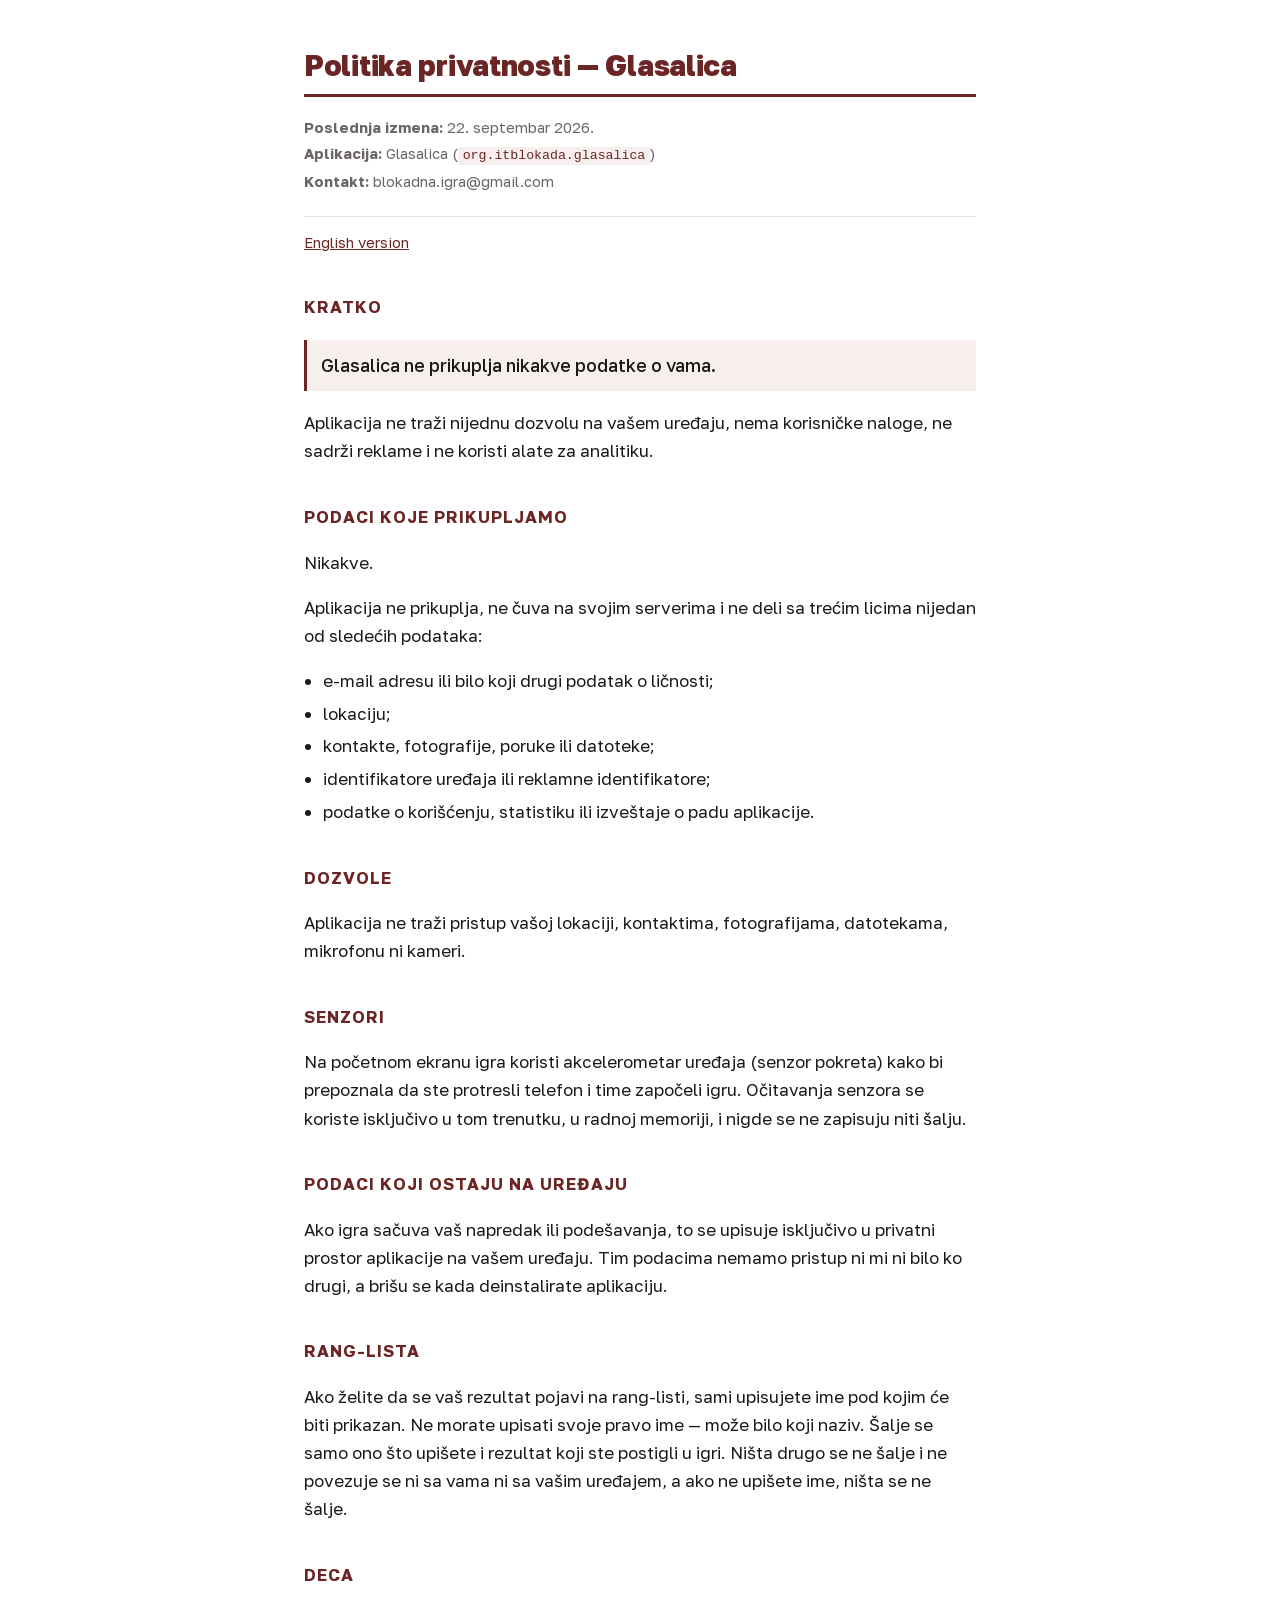
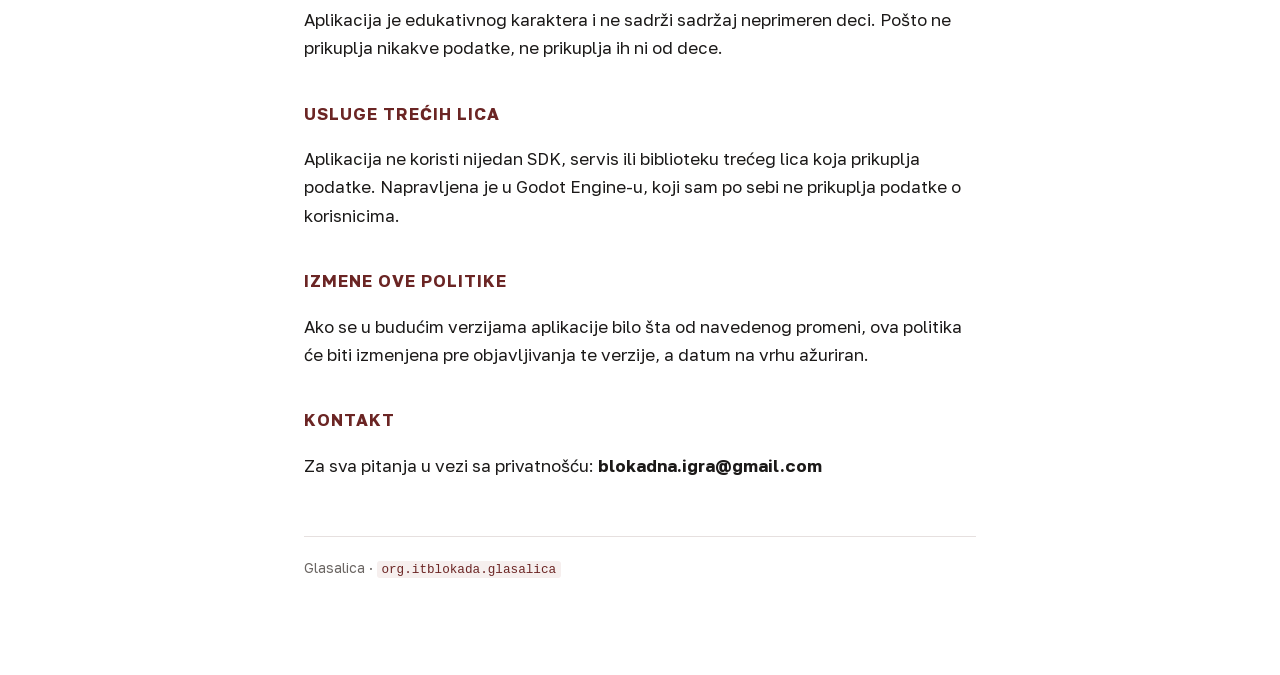
==== index.html @ b983936a "Adding a privacy policy requested by play stores" ====
<!DOCTYPE html>
<html lang="sr">
<head>
<meta charset="utf-8">
<meta name="viewport" content="width=device-width, initial-scale=1">
<title>Politika privatnosti — Glasalica</title>
<meta name="description" content="Politika privatnosti aplikacije Glasalica. Aplikacija ne prikuplja nikakve podatke.">
<link rel="stylesheet" href="style.css">
</head>
<body>
<main>

<h1>Politika privatnosti — Glasalica</h1>

<div class="meta">
  <div><strong>Poslednja izmena:</strong> 22. septembar 2026.</div>
  <div><strong>Aplikacija:</strong> Glasalica (<code>org.itblokada.glasalica</code>)</div>
  <div><strong>Kontakt:</strong> blokadna.igra@gmail.com</div>
</div>

<p class="lang"><a href="en.html">English version</a></p>

<h2>Kratko</h2>
<p class="lede">Glasalica ne prikuplja nikakve podatke o vama.</p>
<p>Aplikacija ne traži nijednu dozvolu na vašem uređaju, nema korisničke naloge, ne sadrži reklame i ne koristi alate za analitiku.</p>

<h2>Podaci koje prikupljamo</h2>
<p>Nikakve.</p>
<p>Aplikacija ne prikuplja, ne čuva na svojim serverima i ne deli sa trećim licima nijedan od sledećih podataka:</p>
<ul>
  <li>e-mail adresu ili bilo koji drugi podatak o ličnosti;</li>
  <li>lokaciju;</li>
  <li>kontakte, fotografije, poruke ili datoteke;</li>
  <li>identifikatore uređaja ili reklamne identifikatore;</li>
  <li>podatke o korišćenju, statistiku ili izveštaje o padu aplikacije.</li>
</ul>

<h2>Dozvole</h2>
<p>Aplikacija ne traži pristup vašoj lokaciji, kontaktima, fotografijama, datotekama, mikrofonu ni kameri.</p>

<h2>Senzori</h2>
<p>Na početnom ekranu igra koristi akcelerometar uređaja (senzor pokreta) kako bi prepoznala da ste protresli telefon i time započeli igru. Očitavanja senzora se koriste isključivo u tom trenutku, u radnoj memoriji, i nigde se ne zapisuju niti šalju.</p>

<h2>Podaci koji ostaju na uređaju</h2>
<p>Ako igra sačuva vaš napredak ili podešavanja, to se upisuje isključivo u privatni prostor aplikacije na vašem uređaju. Tim podacima nemamo pristup ni mi ni bilo ko drugi, a brišu se kada deinstalirate aplikaciju.</p>

<h2>Rang-lista</h2>
<p>Ako želite da se vaš rezultat pojavi na rang-listi, sami upisujete ime pod kojim će biti prikazan. Ne morate upisati svoje pravo ime — može bilo koji naziv. Šalje se samo ono što upišete i rezultat koji ste postigli u igri. Ništa drugo se ne šalje i ne povezuje se ni sa vama ni sa vašim uređajem, a ako ne upišete ime, ništa se ne šalje.</p>

<h2>Deca</h2>
<p>Aplikacija je edukativnog karaktera i ne sadrži sadržaj neprimeren deci. Pošto ne prikuplja nikakve podatke, ne prikuplja ih ni od dece.</p>

<h2>Usluge trećih lica</h2>
<p>Aplikacija ne koristi nijedan SDK, servis ili biblioteku trećeg lica koja prikuplja podatke. Napravljena je u Godot Engine-u, koji sam po sebi ne prikuplja podatke o korisnicima.</p>

<h2>Izmene ove politike</h2>
<p>Ako se u budućim verzijama aplikacije bilo šta od navedenog promeni, ova politika će biti izmenjena pre objavljivanja te verzije, a datum na vrhu ažuriran.</p>

<h2>Kontakt</h2>
<p>Za sva pitanja u vezi sa privatnošću: <strong>blokadna.igra@gmail.com</strong></p>

<footer>Glasalica · <code>org.itblokada.glasalica</code></footer>

</main>
</body>
</html>
---- style.css ----
/* Typeface: Golos Text — the same family studenti.org.rs uses (their config
   misspells it "Golog Text"; the files are byte-identical to Google's).
   Self-hosted on purpose: this page promises no third parties, and loading
   from fonts.gstatic.com would hand a visitor's IP to Google. */
@font-face {
  font-family: 'Golos Text';
  font-style: normal;
  font-weight: 400 900;
  font-display: swap;
  src: url(fonts/golos-cyrillic-ext.woff2) format('woff2');
  unicode-range: U+0460-052F, U+1C80-1C8A, U+20B4, U+2DE0-2DFF, U+A640-A69F, U+FE2E-FE2F;
}
@font-face {
  font-family: 'Golos Text';
  font-style: normal;
  font-weight: 400 900;
  font-display: swap;
  src: url(fonts/golos-cyrillic.woff2) format('woff2');
  unicode-range: U+0301, U+0400-045F, U+0490-0491, U+04B0-04B1, U+2116;
}
@font-face {
  font-family: 'Golos Text';
  font-style: normal;
  font-weight: 400 900;
  font-display: swap;
  src: url(fonts/golos-latin-ext.woff2) format('woff2');
  unicode-range: U+0100-02BA, U+02BD-02C5, U+02C7-02CC, U+02CE-02D7, U+02DD-02FF, U+0304, U+0308, U+0329, U+1D00-1DBF, U+1E00-1E9F, U+1EF2-1EFF, U+2020, U+20A0-20AB, U+20AD-20C0, U+2113, U+2C60-2C7F, U+A720-A7FF;
}
@font-face {
  font-family: 'Golos Text';
  font-style: normal;
  font-weight: 400 900;
  font-display: swap;
  src: url(fonts/golos-latin.woff2) format('woff2');
  unicode-range: U+0000-00FF, U+0131, U+0152-0153, U+02BB-02BC, U+02C6, U+02DA, U+02DC, U+0304, U+0308, U+0329, U+2000-206F, U+20AC, U+2122, U+2191, U+2193, U+2212, U+2215, U+FEFF, U+FFFD;
}

/* Palette taken from the "СТУДЕНТИ ПОБЕЂУЈУ!" stickers
   (studenti.org.rs/nalepnice.pdf): CMYK 0.27 1 1 0.32 -> #6b2524, on plain white. */
:root {
  color-scheme: light;
  --bg: #ffffff;
  --fg: #1c1a19;
  --muted: #6b6663;
  --rule: #e6e0df;
  --accent: #6b2524;
  --accent-soft: #f6efee;
}
* { box-sizing: border-box; }
body {
  margin: 0;
  background: var(--bg);
  color: var(--fg);
  font: 400 17px/1.65 "Golos Text", -apple-system, BlinkMacSystemFont, "Segoe UI", Roboto, sans-serif;
  -webkit-font-smoothing: antialiased;
  padding: 48px 16px 96px;
}
main { max-width: 42rem; margin: 0 auto; }
h1 {
  font-size: 1.8rem;
  font-weight: 800;
  letter-spacing: -.01em;
  line-height: 1.25;
  margin: 0 0 1.2rem;
  color: var(--accent);
  border-bottom: 3px solid var(--accent);
  padding-bottom: .6rem;
}
h2 {
  font-size: 1.05rem;
  font-weight: 700;
  text-transform: uppercase;
  letter-spacing: .06em;
  color: var(--accent);
  margin: 2.4rem 0 .6rem;
}
.meta {
  color: var(--muted);
  font-size: .92rem;
  border-bottom: 1px solid var(--rule);
  padding-bottom: 1.2rem;
  margin-bottom: .4rem;
}
.meta div { margin: .15rem 0; }
.lede {
  font-size: 1.12rem;
  font-weight: 500;
  background: var(--accent-soft);
  border-left: 3px solid var(--accent);
  padding: .7rem .9rem;
}
code {
  font-family: ui-monospace, SFMono-Regular, Menlo, monospace;
  font-size: .9em;
  background: var(--accent-soft);
  color: var(--accent);
  padding: .1em .35em;
  border-radius: 3px;
}
ul { padding-left: 1.2rem; }
li { margin: .3rem 0; }
a { color: var(--accent); }
a:hover { text-decoration: none; }
.lang {
  margin-bottom: 2rem;
  font-size: .92rem;
  color: var(--muted);
}
footer {
  margin-top: 3.5rem;
  padding-top: 1.2rem;
  border-top: 1px solid var(--rule);
  color: var(--muted);
  font-size: .88rem;
}
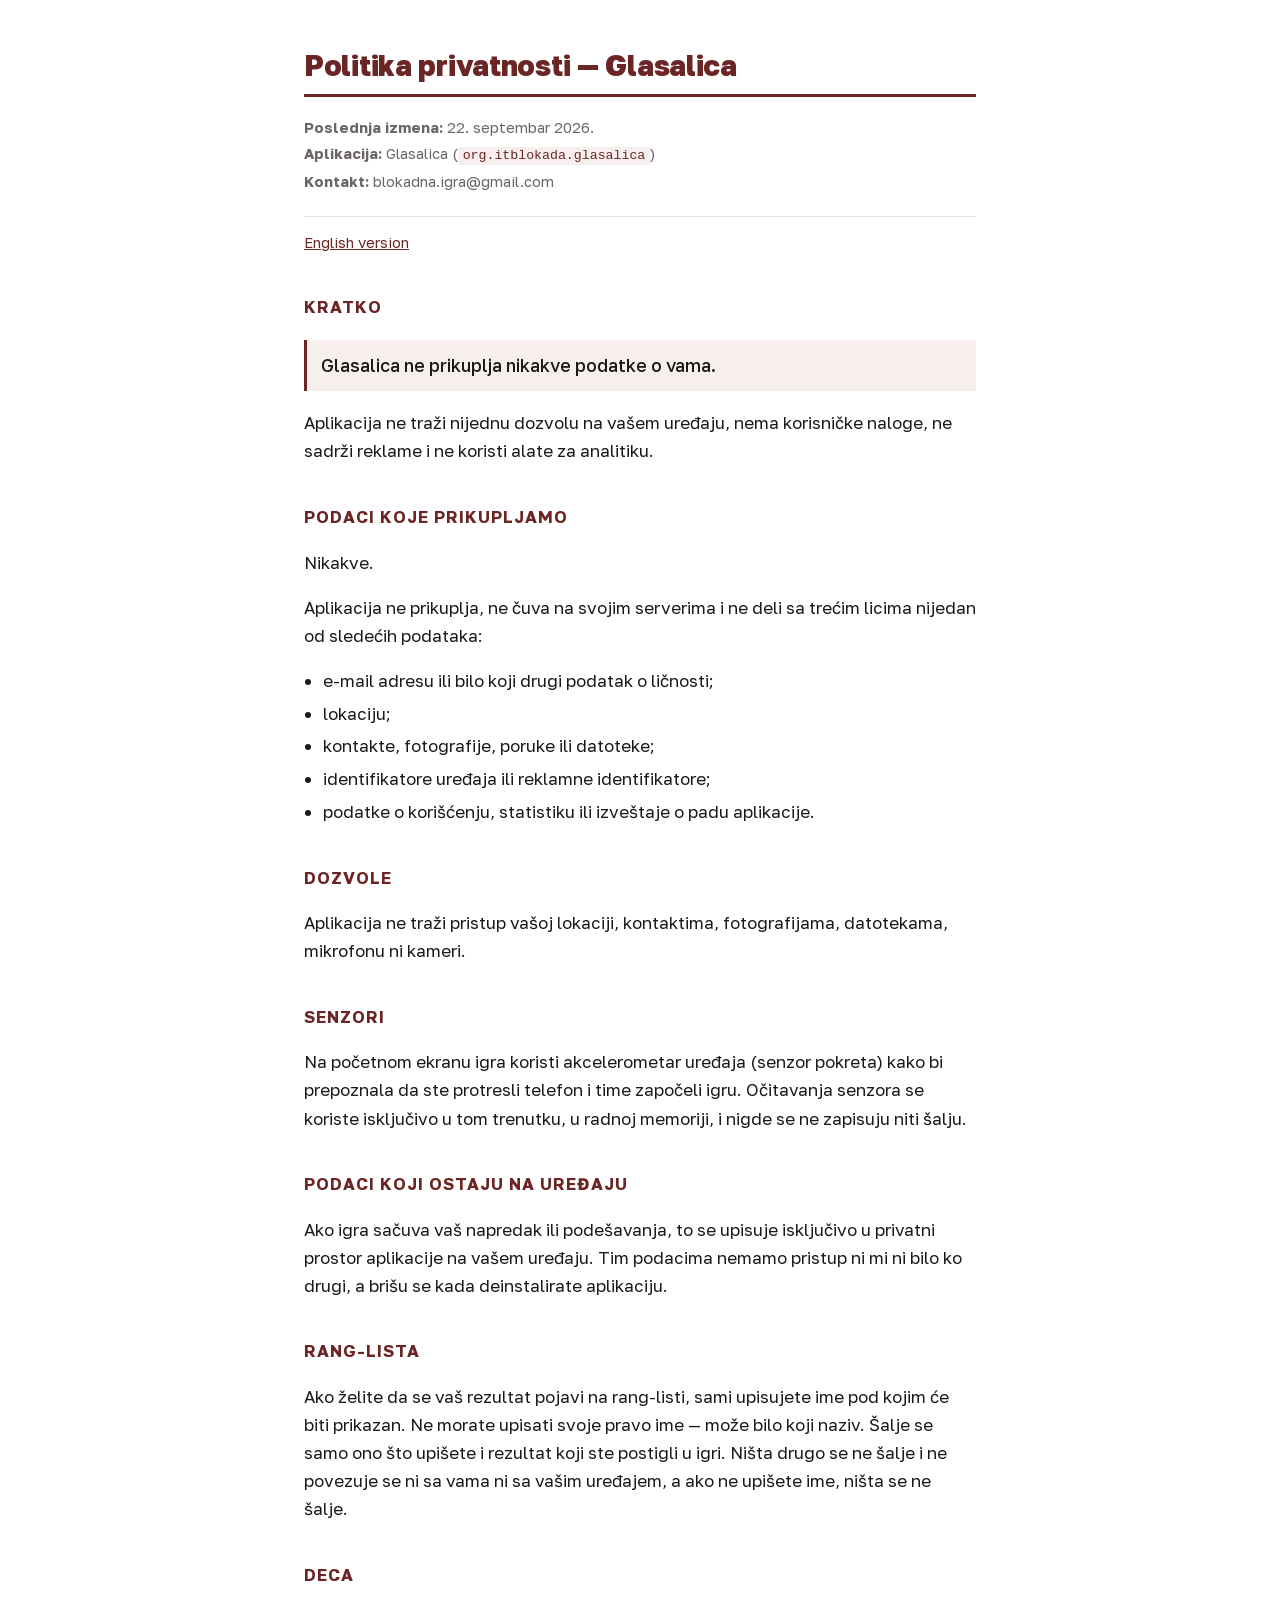
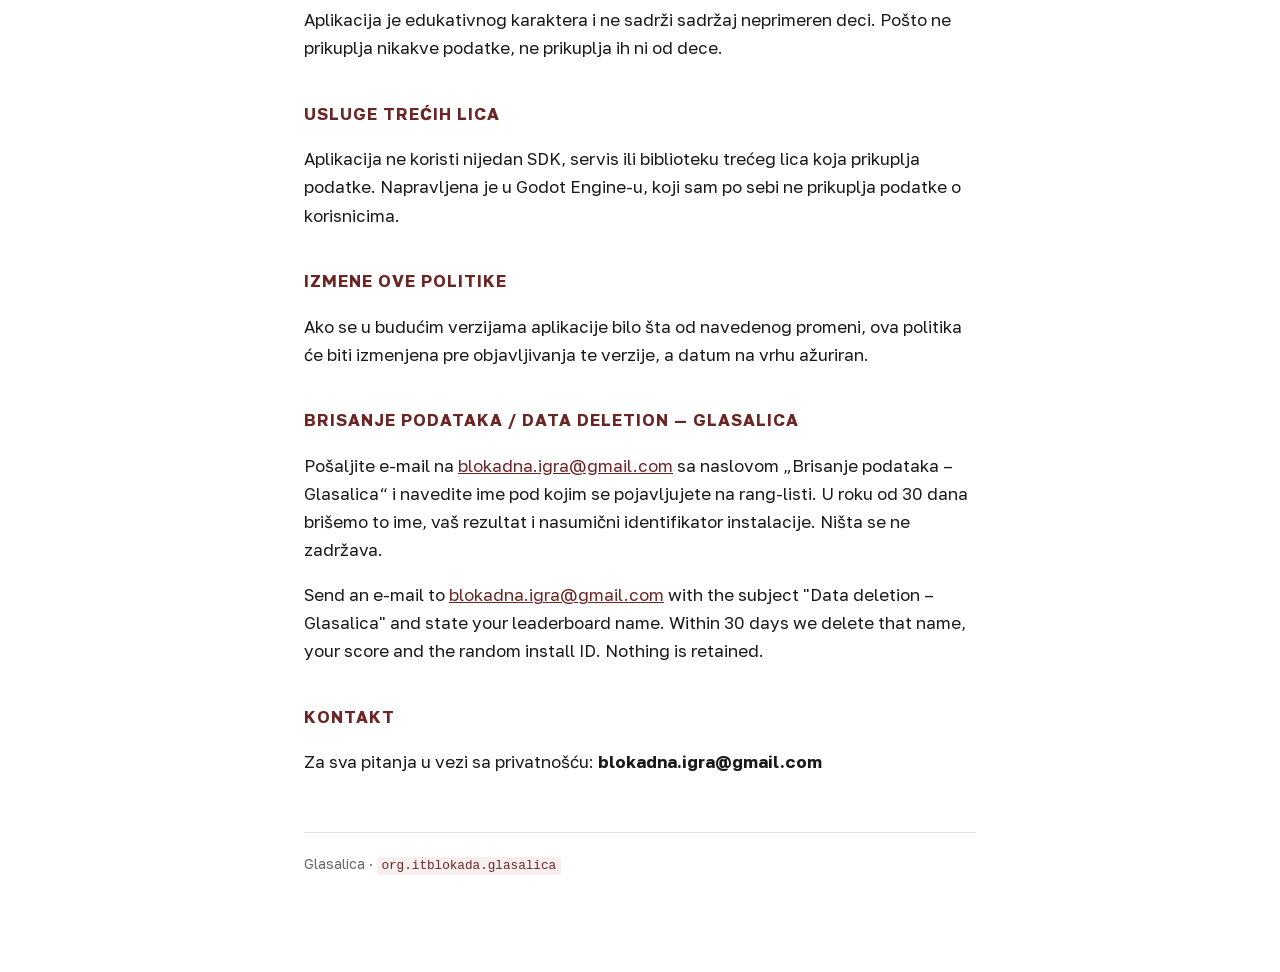
==== commit 4bdd2483: "Adding data deletion instructions to the privacy policy requested by play stores" ====
--- a/index.html
+++ b/index.html
@@ -56,6 +56,10 @@
 <h2>Izmene ove politike</h2>
 <p>Ako se u budućim verzijama aplikacije bilo šta od navedenog promeni, ova politika će biti izmenjena pre objavljivanja te verzije, a datum na vrhu ažuriran.</p>
 
+<h2 id="brisanje-podataka">Brisanje podataka / Data deletion — Glasalica</h2>
+<p>Pošaljite e-mail na <a href="mailto:blokadna.igra@gmail.com">blokadna.igra@gmail.com</a> sa naslovom „Brisanje podataka – Glasalica“ i navedite ime pod kojim se pojavljujete na rang-listi. U roku od 30 dana brišemo to ime, vaš rezultat i nasumični identifikator instalacije. Ništa se ne zadržava.</p>
+<p>Send an e-mail to <a href="mailto:blokadna.igra@gmail.com">blokadna.igra@gmail.com</a> with the subject "Data deletion – Glasalica" and state your leaderboard name. Within 30 days we delete that name, your score and the random install ID. Nothing is retained.</p>
+
 <h2>Kontakt</h2>
 <p>Za sva pitanja u vezi sa privatnošću: <strong>blokadna.igra@gmail.com</strong></p>
 
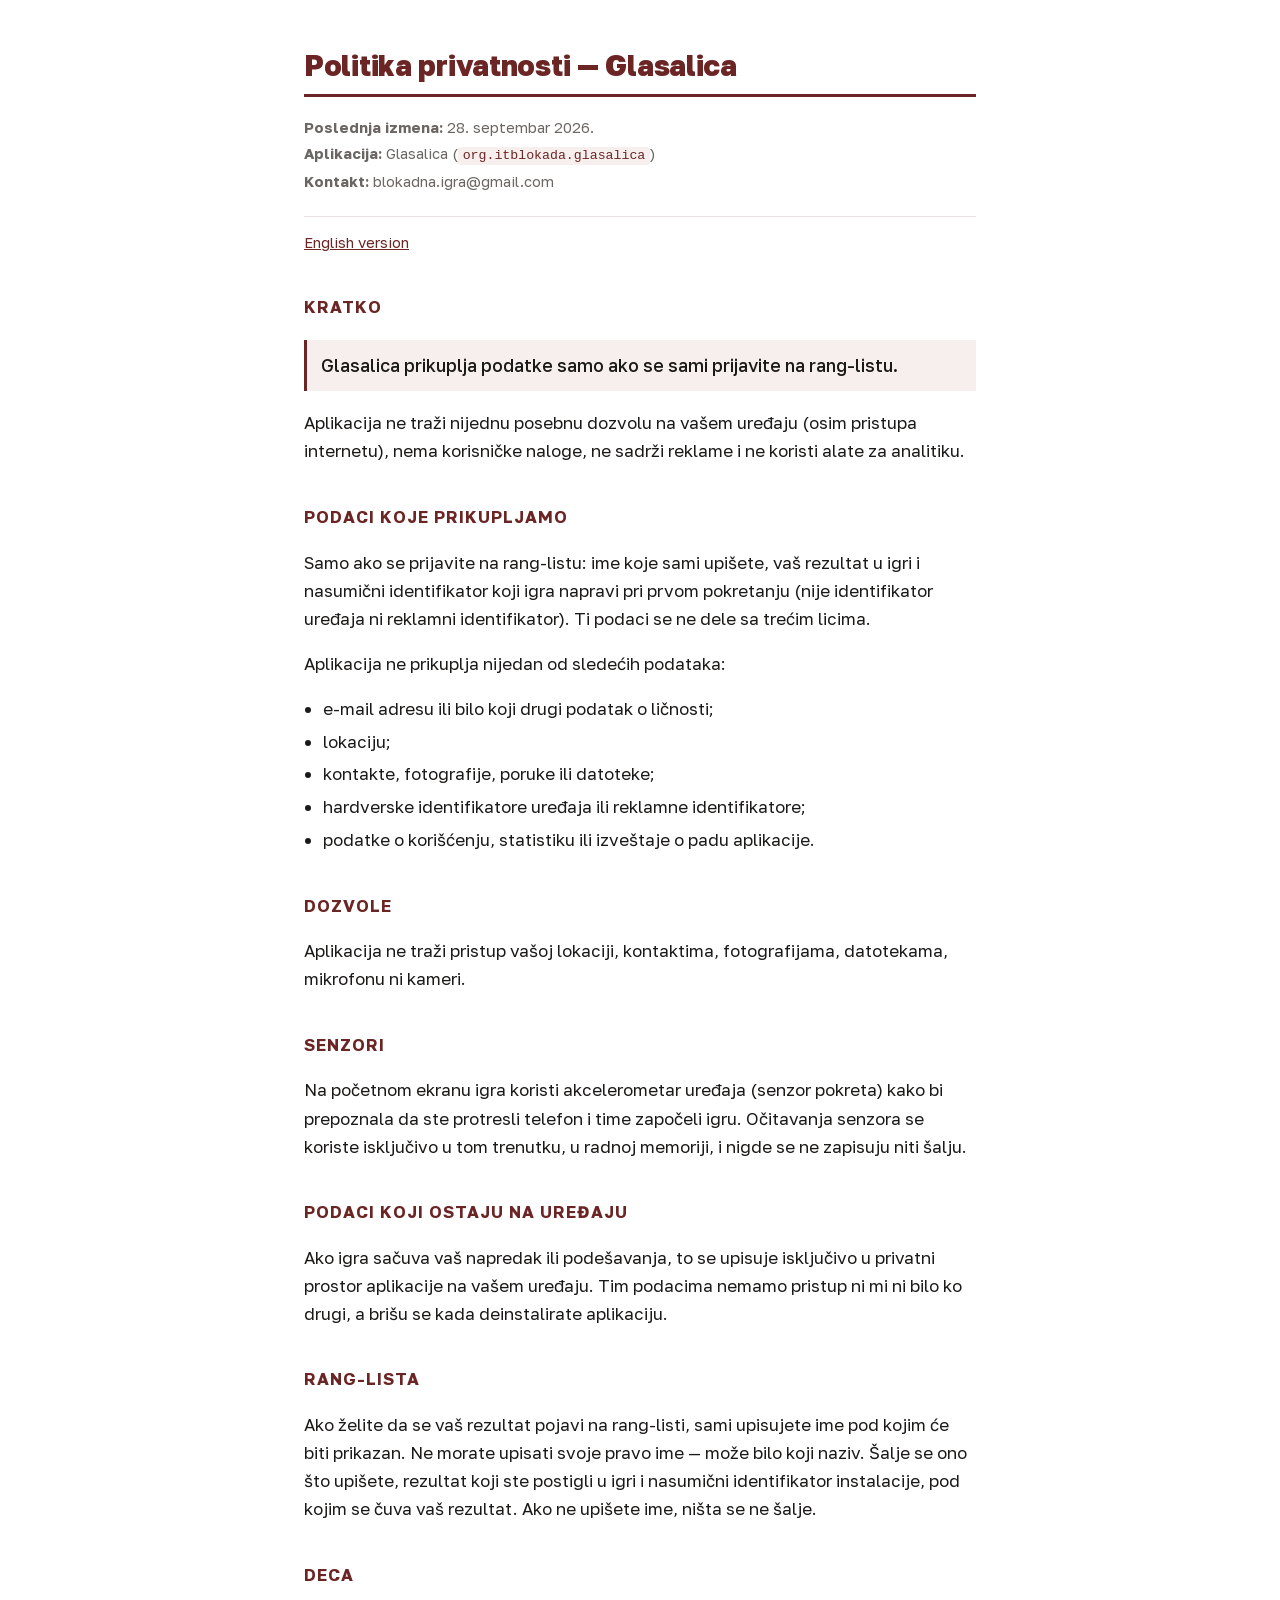
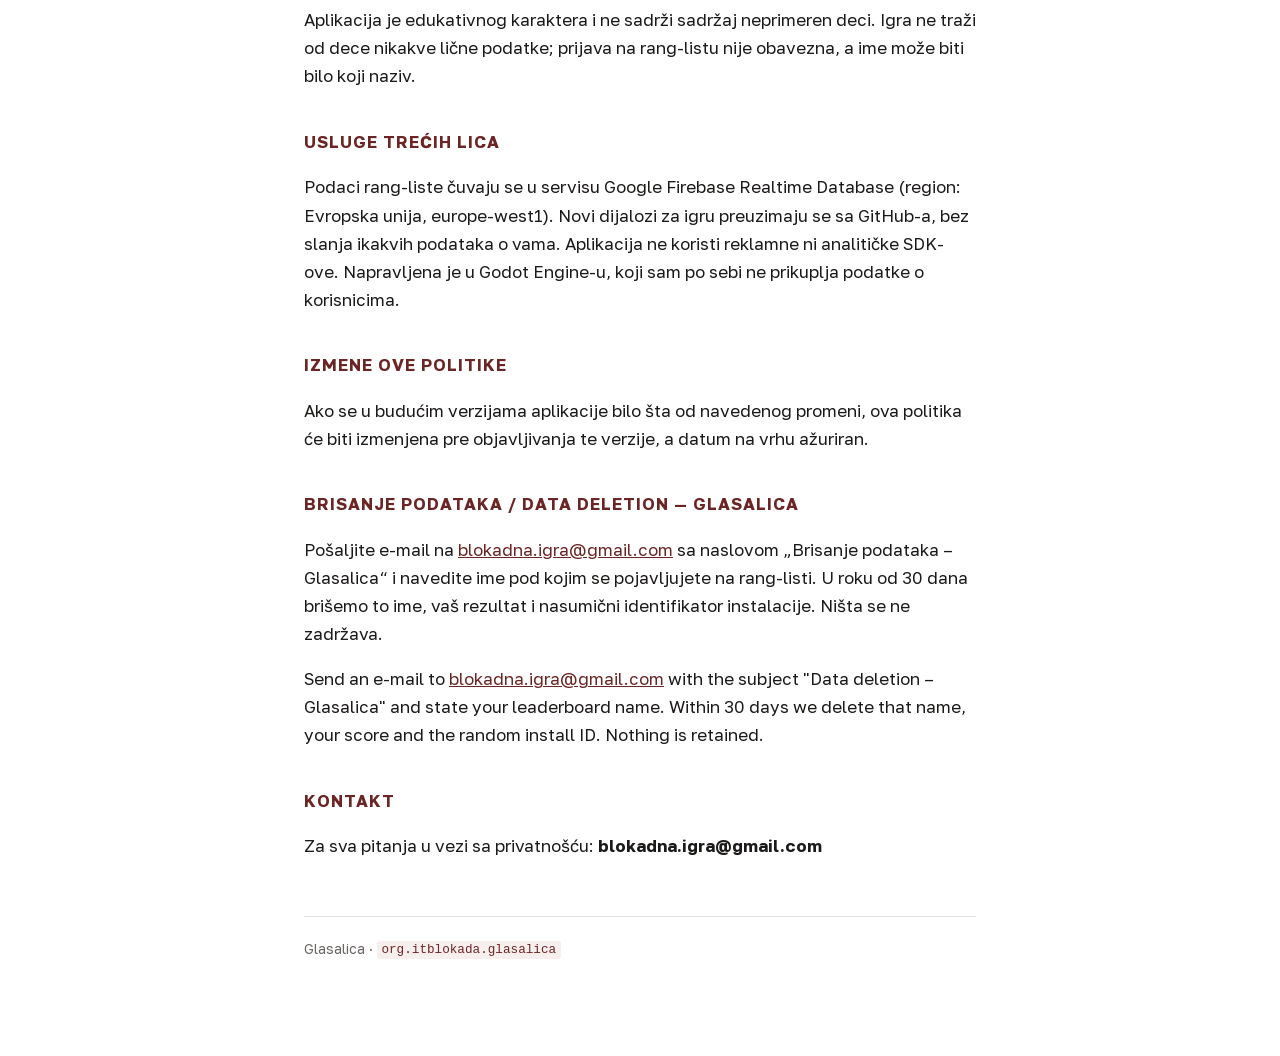
==== commit bd433842: "Privacy policy describes leaderboard data, install id and Firebase storage" ====
--- a/index.html
+++ b/index.html
@@ -4,7 +4,7 @@
 <meta charset="utf-8">
 <meta name="viewport" content="width=device-width, initial-scale=1">
 <title>Politika privatnosti — Glasalica</title>
-<meta name="description" content="Politika privatnosti aplikacije Glasalica. Aplikacija ne prikuplja nikakve podatke.">
+<meta name="description" content="Politika privatnosti aplikacije Glasalica. Aplikacija prikuplja podatke samo ako se sami prijavite na rang-listu.">
 <link rel="stylesheet" href="style.css">
 </head>
 <body>
@@ -13,7 +13,7 @@
 <h1>Politika privatnosti — Glasalica</h1>
 
 <div class="meta">
-  <div><strong>Poslednja izmena:</strong> 22. septembar 2026.</div>
+  <div><strong>Poslednja izmena:</strong> 28. septembar 2026.</div>
   <div><strong>Aplikacija:</strong> Glasalica (<code>org.itblokada.glasalica</code>)</div>
   <div><strong>Kontakt:</strong> blokadna.igra@gmail.com</div>
 </div>
@@ -21,17 +21,17 @@
 <p class="lang"><a href="en.html">English version</a></p>
 
 <h2>Kratko</h2>
-<p class="lede">Glasalica ne prikuplja nikakve podatke o vama.</p>
-<p>Aplikacija ne traži nijednu dozvolu na vašem uređaju, nema korisničke naloge, ne sadrži reklame i ne koristi alate za analitiku.</p>
+<p class="lede">Glasalica prikuplja podatke samo ako se sami prijavite na rang-listu.</p>
+<p>Aplikacija ne traži nijednu posebnu dozvolu na vašem uređaju (osim pristupa internetu), nema korisničke naloge, ne sadrži reklame i ne koristi alate za analitiku.</p>
 
 <h2>Podaci koje prikupljamo</h2>
-<p>Nikakve.</p>
-<p>Aplikacija ne prikuplja, ne čuva na svojim serverima i ne deli sa trećim licima nijedan od sledećih podataka:</p>
+<p>Samo ako se prijavite na rang-listu: ime koje sami upišete, vaš rezultat u igri i nasumični identifikator koji igra napravi pri prvom pokretanju (nije identifikator uređaja ni reklamni identifikator). Ti podaci se ne dele sa trećim licima.</p>
+<p>Aplikacija ne prikuplja nijedan od sledećih podataka:</p>
 <ul>
   <li>e-mail adresu ili bilo koji drugi podatak o ličnosti;</li>
   <li>lokaciju;</li>
   <li>kontakte, fotografije, poruke ili datoteke;</li>
-  <li>identifikatore uređaja ili reklamne identifikatore;</li>
+  <li>hardverske identifikatore uređaja ili reklamne identifikatore;</li>
   <li>podatke o korišćenju, statistiku ili izveštaje o padu aplikacije.</li>
 </ul>
 
@@ -45,13 +45,13 @@
 <p>Ako igra sačuva vaš napredak ili podešavanja, to se upisuje isključivo u privatni prostor aplikacije na vašem uređaju. Tim podacima nemamo pristup ni mi ni bilo ko drugi, a brišu se kada deinstalirate aplikaciju.</p>
 
 <h2>Rang-lista</h2>
-<p>Ako želite da se vaš rezultat pojavi na rang-listi, sami upisujete ime pod kojim će biti prikazan. Ne morate upisati svoje pravo ime — može bilo koji naziv. Šalje se samo ono što upišete i rezultat koji ste postigli u igri. Ništa drugo se ne šalje i ne povezuje se ni sa vama ni sa vašim uređajem, a ako ne upišete ime, ništa se ne šalje.</p>
+<p>Ako želite da se vaš rezultat pojavi na rang-listi, sami upisujete ime pod kojim će biti prikazan. Ne morate upisati svoje pravo ime — može bilo koji naziv. Šalje se ono što upišete, rezultat koji ste postigli u igri i nasumični identifikator instalacije, pod kojim se čuva vaš rezultat. Ako ne upišete ime, ništa se ne šalje.</p>
 
 <h2>Deca</h2>
-<p>Aplikacija je edukativnog karaktera i ne sadrži sadržaj neprimeren deci. Pošto ne prikuplja nikakve podatke, ne prikuplja ih ni od dece.</p>
+<p>Aplikacija je edukativnog karaktera i ne sadrži sadržaj neprimeren deci. Igra ne traži od dece nikakve lične podatke; prijava na rang-listu nije obavezna, a ime može biti bilo koji naziv.</p>
 
 <h2>Usluge trećih lica</h2>
-<p>Aplikacija ne koristi nijedan SDK, servis ili biblioteku trećeg lica koja prikuplja podatke. Napravljena je u Godot Engine-u, koji sam po sebi ne prikuplja podatke o korisnicima.</p>
+<p>Podaci rang-liste čuvaju se u servisu Google Firebase Realtime Database (region: Evropska unija, europe-west1). Novi dijalozi za igru preuzimaju se sa GitHub-a, bez slanja ikakvih podataka o vama. Aplikacija ne koristi reklamne ni analitičke SDK-ove. Napravljena je u Godot Engine-u, koji sam po sebi ne prikuplja podatke o korisnicima.</p>
 
 <h2>Izmene ove politike</h2>
 <p>Ako se u budućim verzijama aplikacije bilo šta od navedenog promeni, ova politika će biti izmenjena pre objavljivanja te verzije, a datum na vrhu ažuriran.</p>
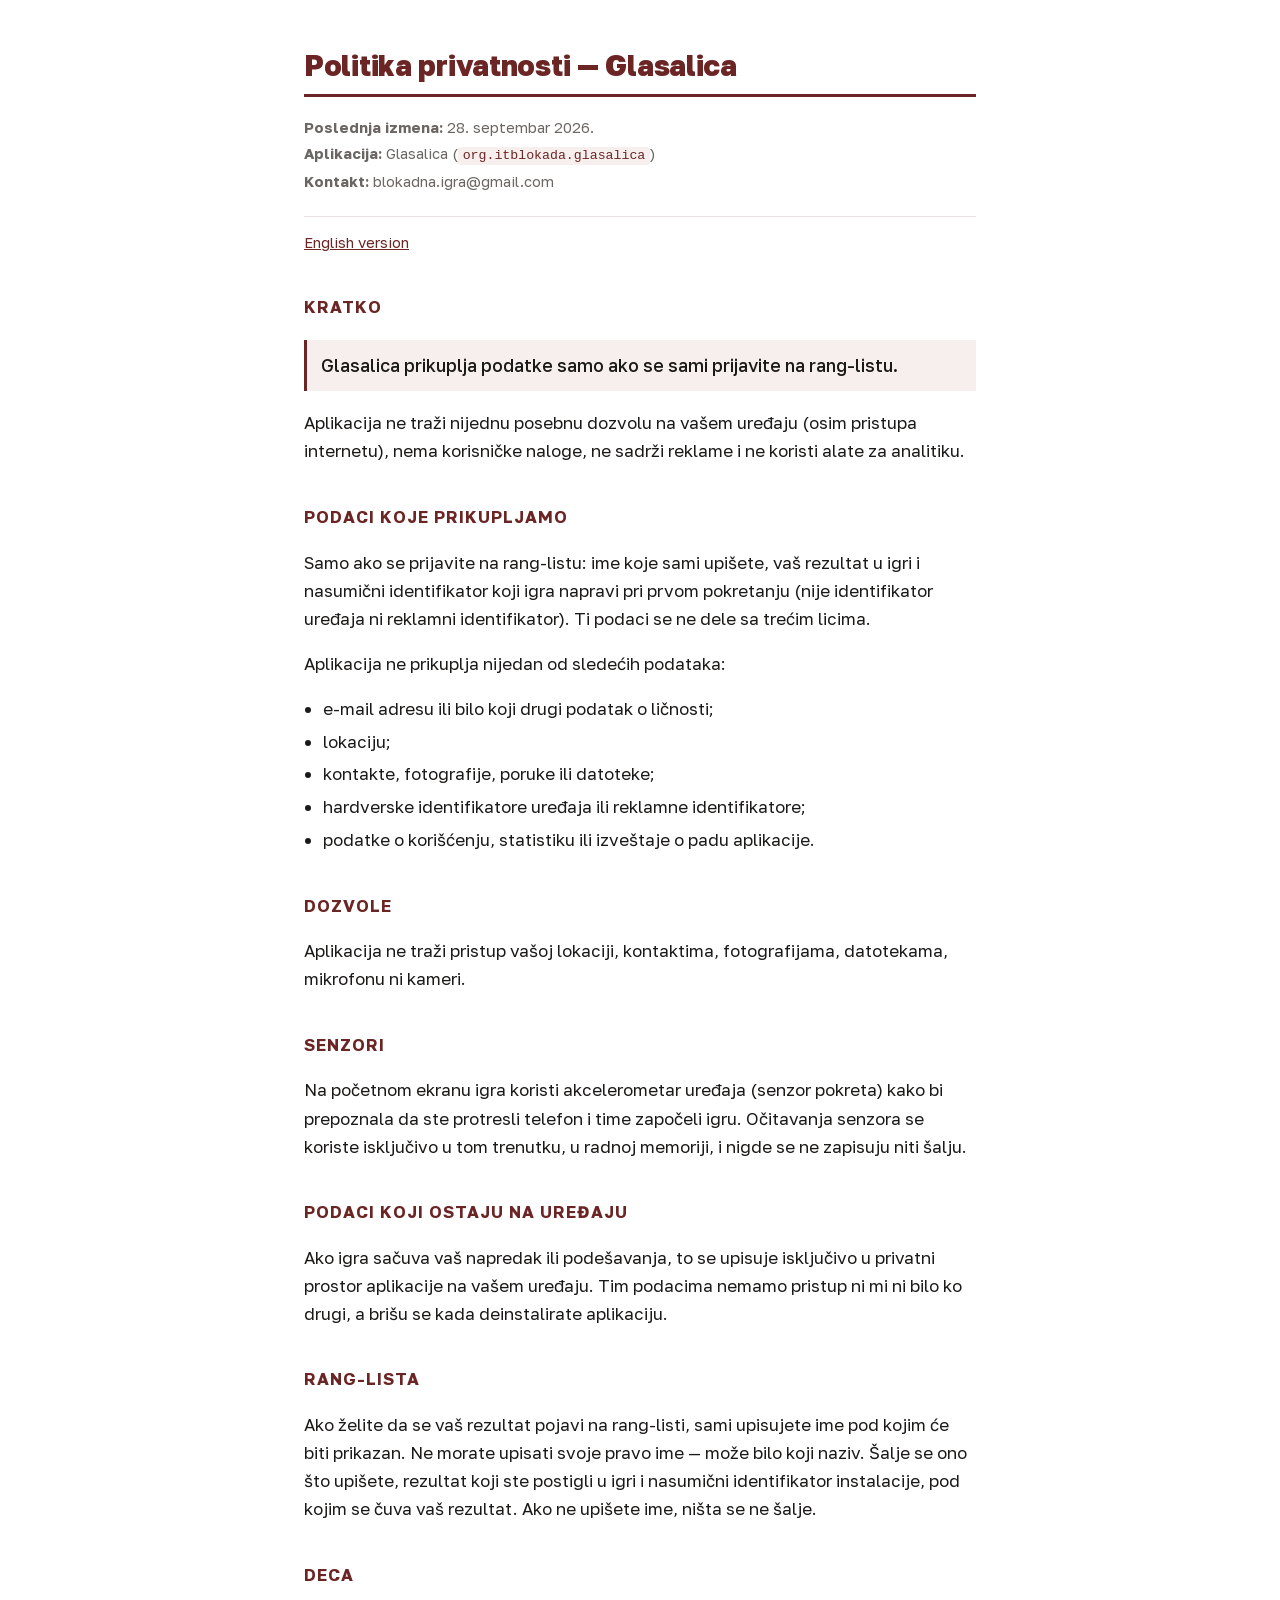
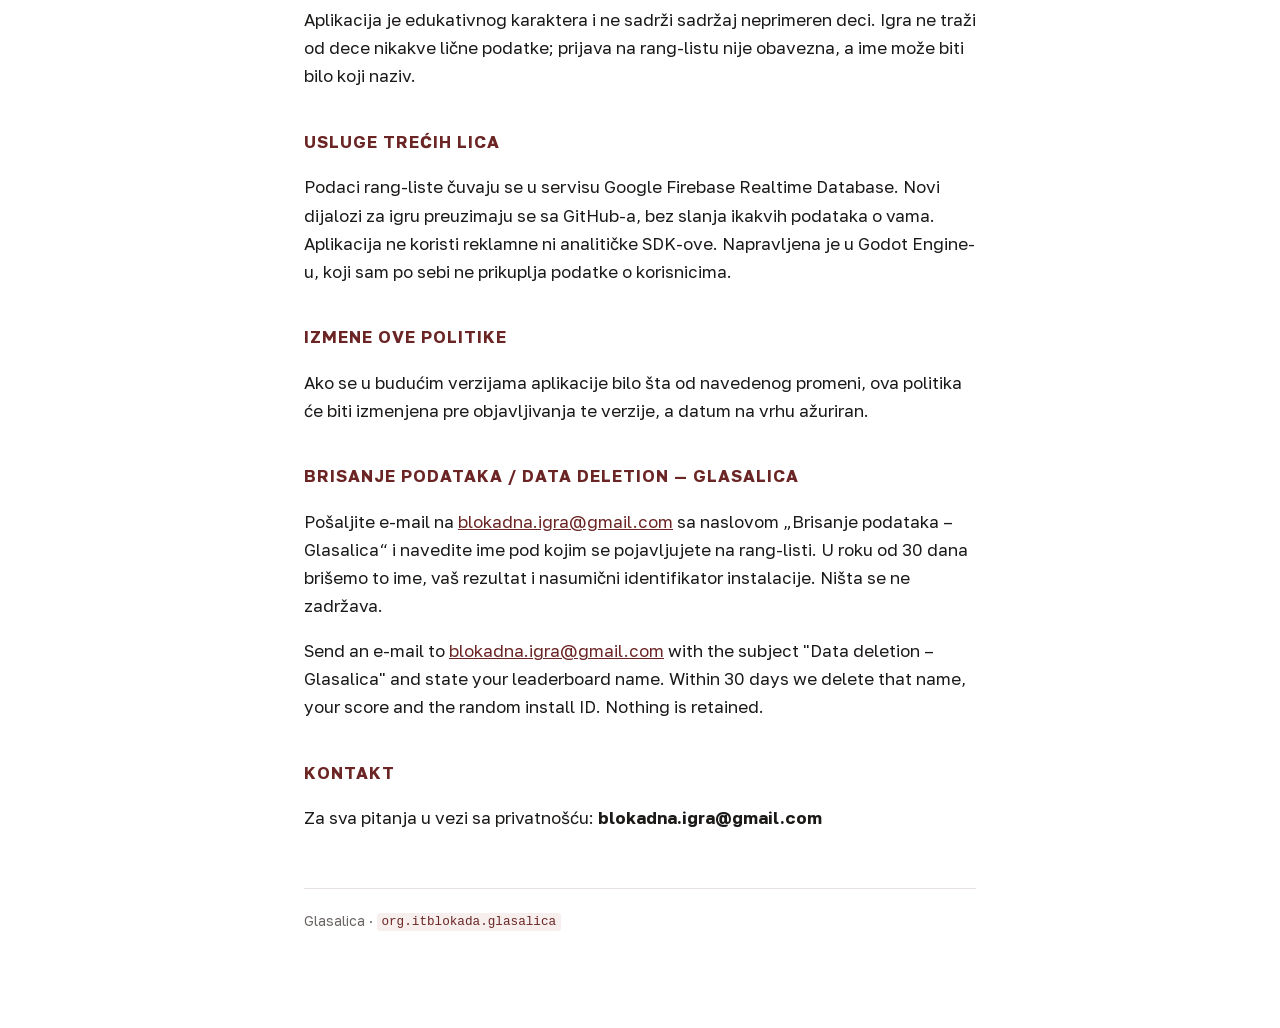
==== commit ba921283: "Privacy policy describes leaderboard data, install id and Firebase storage" ====
--- a/index.html
+++ b/index.html
@@ -51,7 +51,7 @@
 <p>Aplikacija je edukativnog karaktera i ne sadrži sadržaj neprimeren deci. Igra ne traži od dece nikakve lične podatke; prijava na rang-listu nije obavezna, a ime može biti bilo koji naziv.</p>
 
 <h2>Usluge trećih lica</h2>
-<p>Podaci rang-liste čuvaju se u servisu Google Firebase Realtime Database (region: Evropska unija, europe-west1). Novi dijalozi za igru preuzimaju se sa GitHub-a, bez slanja ikakvih podataka o vama. Aplikacija ne koristi reklamne ni analitičke SDK-ove. Napravljena je u Godot Engine-u, koji sam po sebi ne prikuplja podatke o korisnicima.</p>
+<p>Podaci rang-liste čuvaju se u servisu Google Firebase Realtime Database. Novi dijalozi za igru preuzimaju se sa GitHub-a, bez slanja ikakvih podataka o vama. Aplikacija ne koristi reklamne ni analitičke SDK-ove. Napravljena je u Godot Engine-u, koji sam po sebi ne prikuplja podatke o korisnicima.</p>
 
 <h2>Izmene ove politike</h2>
 <p>Ako se u budućim verzijama aplikacije bilo šta od navedenog promeni, ova politika će biti izmenjena pre objavljivanja te verzije, a datum na vrhu ažuriran.</p>
